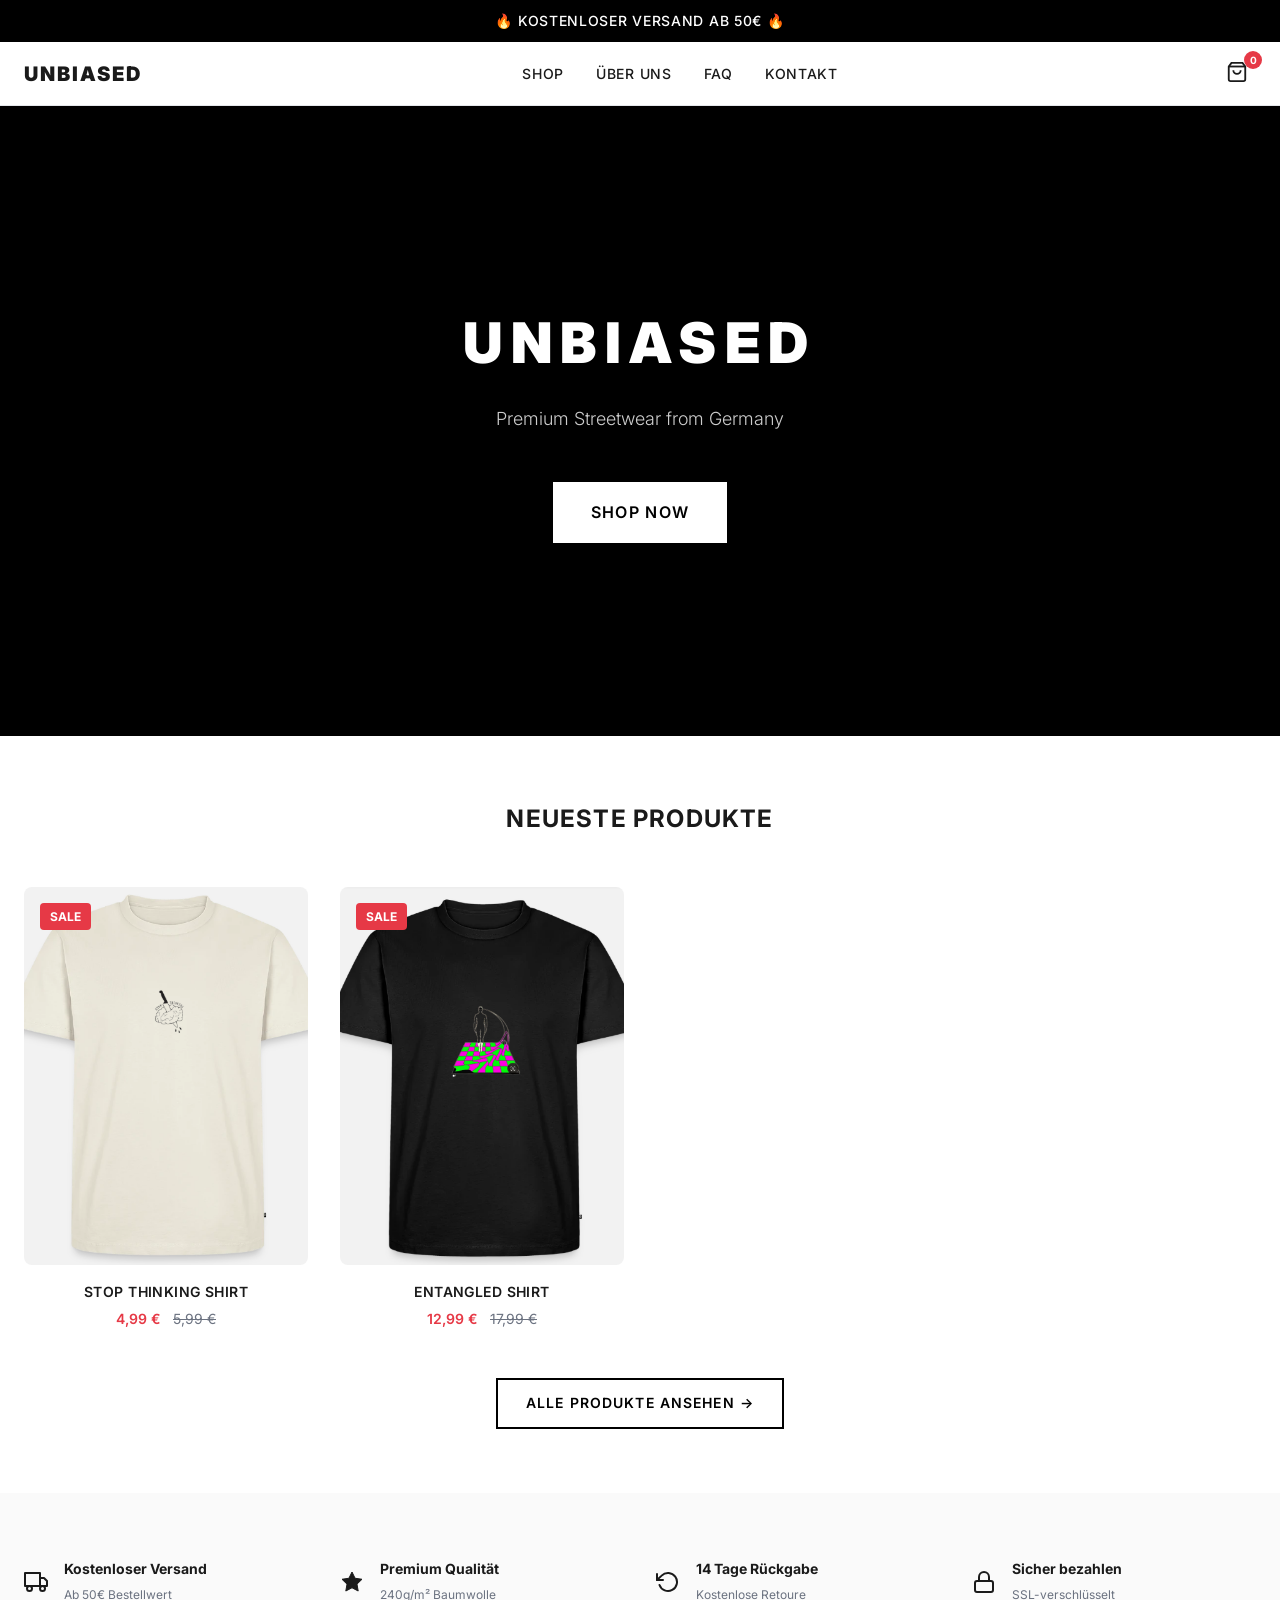
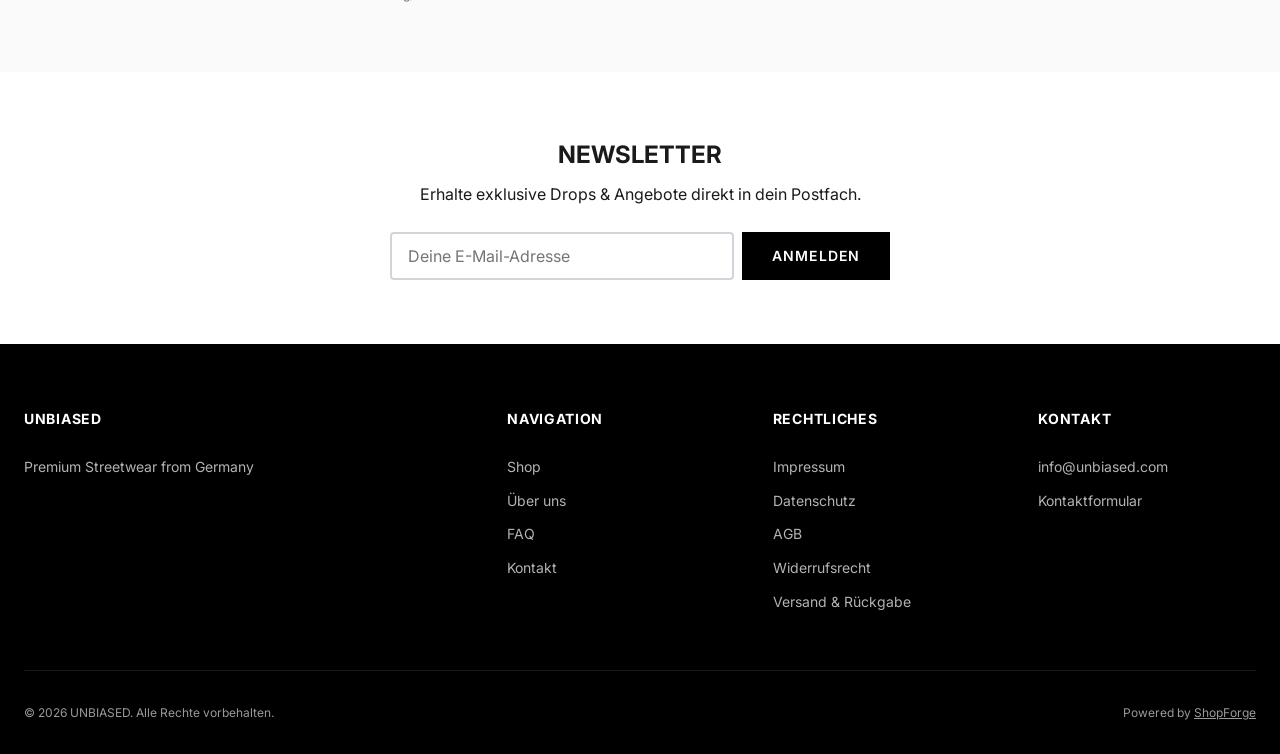
==== index.html @ f89e87fd "🚀 ShopForge Deploy — 2.3.2026, 02:25:21" ====
<!DOCTYPE html>
<html lang="de">
<head>
  <meta charset="UTF-8">
  <meta name="viewport" content="width=device-width, initial-scale=1.0">
  <title>UNBIASED</title>
  <meta name="description" content="Premium Streetwear from Germany">
  <link rel="preconnect" href="https://fonts.googleapis.com">
  <link rel="preconnect" href="https://fonts.gstatic.com" crossorigin>
  
  <link href="https://fonts.googleapis.com/css2?family=Inter:wght@300;400;500;600;700;800;900&display=swap" rel="stylesheet">
  <link rel="stylesheet" href="assets/theme.css">
  
  <style>
    :root {
      
      
      
      
      
      
      
      
      
      
      
      
      
      
      
    }
  </style>
  
</head>
<body>
  <!-- ═══ ANNOUNCEMENT BAR ═══ -->


<div class="announcement-bar" id="announcement-bar">
  <div class="announcement-bar__inner">
    <p class="announcement-bar__text">🔥 KOSTENLOSER VERSAND AB 50€ 🔥</p>
  </div>
</div>


  <!-- ═══ HEADER ═══ -->
<header class="header" id="header">
  <div class="header__inner">
    <!-- Mobile menu toggle -->
    <button class="header__menu-toggle" id="mobile-menu-toggle" aria-label="Menü">
      <span></span><span></span><span></span>
    </button>

    <!-- Logo -->
    <a href="index.html" class="header__logo">
      
        UNBIASED
      
    </a>

    <!-- Navigation -->
    <nav class="header__nav" id="main-nav">
      <ul class="header__nav-list">
        
          <li><a href="collections/all.html" class="header__nav-link">Shop</a></li>
        
          <li><a href="pages/uber-uns.html" class="header__nav-link">Über uns</a></li>
        
          <li><a href="pages/faq.html" class="header__nav-link">FAQ</a></li>
        
          <li><a href="pages/contact.html" class="header__nav-link">Kontakt</a></li>
        
      </ul>
    </nav>

    <!-- Actions -->
    <div class="header__actions">
      <button class="header__action-btn cart-toggle" id="cart-toggle" aria-label="Warenkorb">
        <svg width="22" height="22" viewBox="0 0 24 24" fill="none" stroke="currentColor" stroke-width="2">
          <path d="M6 2L3 6v14a2 2 0 002 2h14a2 2 0 002-2V6l-3-4z"/><line x1="3" y1="6" x2="21" y2="6"/><path d="M16 10a4 4 0 01-8 0"/>
        </svg>
        <span class="cart-count" id="cart-count">0</span>
      </button>
    </div>
  </div>

  <!-- Mobile Navigation -->
  <div class="mobile-nav" id="mobile-nav" hidden>
    <ul class="mobile-nav__list">
      
        <li><a href="collections/all.html" class="mobile-nav__link">Shop</a></li>
      
        <li><a href="pages/uber-uns.html" class="mobile-nav__link">Über uns</a></li>
      
        <li><a href="pages/faq.html" class="mobile-nav__link">FAQ</a></li>
      
        <li><a href="pages/contact.html" class="mobile-nav__link">Kontakt</a></li>
      
    </ul>
  </div>
</header>


  <main id="main-content" role="main">
    <!-- ═══ HOMEPAGE ═══ -->
<section class="hero">
  <div class="hero__inner">
    <h1 class="hero__title">UNBIASED</h1>
    <p class="hero__subtitle">Premium Streetwear from Germany</p>
    <a href="collections/all.html" class="btn btn--primary btn--large">SHOP NOW</a>
  </div>
</section>


<section class="section featured-products">
  <div class="container">
    <h2 class="section__title">Neueste Produkte</h2>
    <div class="product-grid product-grid--4">
      
        <!-- ═══ PRODUCT CARD (Snippet) ═══ -->
<div class="product-card">
  <a href="products/stop-thinking-shirt.html" class="product-card__link">
    <div class="product-card__image-wrap">
      
        <img src="uploads/images/120ebcec-d91c-4386-b488-b212de748059.png" alt="STOP THINKING Shirt" class="product-card__image" loading="lazy">
      
      
        <span class="product-card__badge">Sale</span>
      
    </div>
    <div class="product-card__info">
      <h3 class="product-card__title">STOP THINKING Shirt</h3>
      <div class="product-card__price">
        
          <span class="price price--sale">4,99 €</span>
          <span class="price price--compare">5,99 €</span>
        
      </div>
    </div>
  </a>
</div>

      
        <!-- ═══ PRODUCT CARD (Snippet) ═══ -->
<div class="product-card">
  <a href="products/entangled-shirt.html" class="product-card__link">
    <div class="product-card__image-wrap">
      
        <img src="uploads/images/e5115d59-e715-42f5-8e00-e714dcf3dbf0.png" alt="ENTANGLED Shirt" class="product-card__image" loading="lazy">
      
      
        <span class="product-card__badge">Sale</span>
      
    </div>
    <div class="product-card__info">
      <h3 class="product-card__title">ENTANGLED Shirt</h3>
      <div class="product-card__price">
        
          <span class="price price--sale">12,99 €</span>
          <span class="price price--compare">17,99 €</span>
        
      </div>
    </div>
  </a>
</div>

      
    </div>
    <div class="section__cta">
      <a href="collections/all.html" class="btn btn--outline">Alle Produkte ansehen →</a>
    </div>
  </div>
</section>


<section class="section services-bar">
  <div class="container">
    <div class="services-grid">
      <div class="service-item">
        <div class="service-item__icon"><svg width="24" height="24" viewBox="0 0 24 24" fill="none" stroke="currentColor" stroke-width="2" stroke-linecap="round" stroke-linejoin="round"><rect x="1" y="3" width="15" height="13"/><polygon points="16 8 20 8 23 11 23 16 16 16 16 8"/><circle cx="5.5" cy="18.5" r="2.5"/><circle cx="18.5" cy="18.5" r="2.5"/></svg></div>
        <div class="service-item__text">
          <strong>Kostenloser Versand</strong>
          <span>Ab 50€ Bestellwert</span>
        </div>
      </div>
      <div class="service-item">
        <div class="service-item__icon"><svg width="24" height="24" viewBox="0 0 24 24" fill="currentColor" stroke="currentColor" stroke-width="1"><polygon points="12 2 15.09 8.26 22 9.27 17 14.14 18.18 21.02 12 17.77 5.82 21.02 7 14.14 2 9.27 8.91 8.26 12 2"/></svg></div>
        <div class="service-item__text">
          <strong>Premium Qualität</strong>
          <span>240g/m² Baumwolle</span>
        </div>
      </div>
      <div class="service-item">
        <div class="service-item__icon"><svg width="24" height="24" viewBox="0 0 24 24" fill="none" stroke="currentColor" stroke-width="2" stroke-linecap="round" stroke-linejoin="round"><polyline points="1 4 1 10 7 10"/><path d="M3.51 15a9 9 0 1 0 2.13-9.36L1 10"/></svg></div>
        <div class="service-item__text">
          <strong>14 Tage Rückgabe</strong>
          <span>Kostenlose Retoure</span>
        </div>
      </div>
      <div class="service-item">
        <div class="service-item__icon"><svg width="24" height="24" viewBox="0 0 24 24" fill="none" stroke="currentColor" stroke-width="2" stroke-linecap="round" stroke-linejoin="round"><rect x="3" y="11" width="18" height="11" rx="2" ry="2"/><path d="M7 11V7a5 5 0 0 1 10 0v4"/></svg></div>
        <div class="service-item__text">
          <strong>Sicher bezahlen</strong>
          <span>SSL-verschlüsselt</span>
        </div>
      </div>
    </div>
  </div>
</section>

<section class="section newsletter-section">
  <div class="container">
    <div class="newsletter-box">
      <h2>Newsletter</h2>
      <p>Erhalte exklusive Drops & Angebote direkt in dein Postfach.</p>
      <form class="newsletter-form" action="/api/newsletter/subscribe" method="POST">
        <input type="email" name="email" placeholder="Deine E-Mail-Adresse" required>
        <button type="submit" class="btn btn--primary">Anmelden</button>
      </form>
    </div>
  </div>
</section>

  </main>

  <!-- ═══ FOOTER ═══ -->
<footer class="footer">
  <div class="container">
    <div class="footer__grid">
      <div class="footer__col">
        <h3 class="footer__heading">UNBIASED</h3>
        <p class="footer__text">Premium Streetwear from Germany</p>
      </div>
      <div class="footer__col">
        <h3 class="footer__heading">Navigation</h3>
        <ul class="footer__links">
          
            <li><a href="collections/all.html">Shop</a></li>
          
            <li><a href="pages/uber-uns.html">Über uns</a></li>
          
            <li><a href="pages/faq.html">FAQ</a></li>
          
            <li><a href="pages/contact.html">Kontakt</a></li>
          
        </ul>
      </div>
      <div class="footer__col">
        <h3 class="footer__heading">Rechtliches</h3>
        <ul class="footer__links">
          
            <li><a href="pages/impressum.html">Impressum</a></li>
          
            <li><a href="pages/datenschutz.html">Datenschutz</a></li>
          
            <li><a href="pages/agb.html">AGB</a></li>
          
            <li><a href="pages/widerrufsrecht.html">Widerrufsrecht</a></li>
          
            <li><a href="pages/versand-und-rueckgabe.html">Versand & Rückgabe</a></li>
          
        </ul>
      </div>
      <div class="footer__col">
        <h3 class="footer__heading">Kontakt</h3>
        <ul class="footer__links">
          
            <li><a href="mailto:info@unbiased.com">info@unbiased.com</a></li>
          
          <li><a href="pages/contact.html">Kontaktformular</a></li>
        </ul>
      </div>
    </div>
    <div class="footer__bottom">
      <p>&copy; 2026 UNBIASED. Alle Rechte vorbehalten.</p>
      <p class="footer__powered">Powered by <a href="#">ShopForge</a></p>
    </div>
  </div>
</footer>

  <!-- ═══ CART DRAWER (Slide-out) ═══ -->
<div class="cart-drawer" id="cart-drawer" hidden>
  <div class="cart-drawer__overlay" id="cart-drawer-overlay"></div>
  <div class="cart-drawer__panel">
    <div class="cart-drawer__header">
      <h2>Warenkorb</h2>
      <button class="cart-drawer__close" id="cart-drawer-close" aria-label="Schließen">✕</button>
    </div>
    <div class="cart-drawer__items" id="cart-drawer-items">
      <!-- Filled dynamically by JS -->
      <div class="cart-drawer__empty">
        <p>Dein Warenkorb ist leer.</p>
      </div>
    </div>
    <div class="cart-drawer__footer" id="cart-drawer-footer">
      <div class="cart-drawer__total">
        <span>Gesamt</span>
        <span id="cart-drawer-total">0,00 €</span>
      </div>
      <a href="cart.html" class="btn btn--primary btn--full">Zum Warenkorb</a>
    </div>
  </div>
</div>


  <script src="assets/theme.js"></script>
</body>
</html>
---- assets/theme.css ----
/* ═════════════════════════════════════════════════
   ShopForge — SKREWED Default Theme
   Inspired by weareskrewed.com (Shopify Dawn v7.0.1)
   ═════════════════════════════════════════════════ */

/* ── CSS Custom Properties (Theme Settings) ── */
:root {
  --color-primary: #000000;
  --color-secondary: #ffffff;
  --color-accent: #e63946;
  --color-bg: #ffffff;
  --color-text: #1a1a1a;
  --color-text-light: #6b7280;
  --color-border: #e5e7eb;
  --color-border-dark: #d1d5db;
  --color-success: #10b981;
  --color-error: #ef4444;
  --color-warning: #f59e0b;

  --font-family: 'Inter', -apple-system, BlinkMacSystemFont, 'Segoe UI', sans-serif;
  --font-size-xs: 0.75rem;
  --font-size-sm: 0.875rem;
  --font-size-base: 1rem;
  --font-size-lg: 1.125rem;
  --font-size-xl: 1.25rem;
  --font-size-2xl: 1.5rem;
  --font-size-3xl: 2rem;
  --font-size-4xl: 2.5rem;
  --font-size-5xl: 3.5rem;

  --spacing-xs: 0.25rem;
  --spacing-sm: 0.5rem;
  --spacing-md: 1rem;
  --spacing-lg: 1.5rem;
  --spacing-xl: 2rem;
  --spacing-2xl: 3rem;
  --spacing-3xl: 4rem;

  --radius-sm: 4px;
  --radius-md: 8px;
  --radius-lg: 12px;
  --radius-full: 9999px;

  --shadow-sm: 0 1px 2px rgba(0,0,0,0.05);
  --shadow-md: 0 4px 6px rgba(0,0,0,0.07);
  --shadow-lg: 0 10px 15px rgba(0,0,0,0.1);
  --shadow-xl: 0 20px 25px rgba(0,0,0,0.15);

  --container-max: var(--max-width, 1280px);
  --container-narrow: 800px;
  --header-height: 64px;
  --announcement-height: 40px;
  --button-radius: 0px;
  --heading-transform: uppercase;
  --color-bg-secondary: #f5f5f5;
  --color-header-bg: var(--color-bg);
  --announcement-bg: var(--color-primary);
  --announcement-color: var(--color-secondary);

  --transition: 0.2s ease;
}

/* ── Reset ── */
*, *::before, *::after { box-sizing: border-box; margin: 0; padding: 0; }
html { scroll-behavior: smooth; -webkit-font-smoothing: antialiased; }
body {
  font-family: var(--font-family);
  font-size: var(--font-size-base);
  color: var(--color-text);
  background: var(--color-bg);
  line-height: 1.6;
}
a { color: inherit; text-decoration: none; }
img { max-width: 100%; height: auto; display: block; }
button { cursor: pointer; font-family: inherit; border: none; background: none; }
input, textarea, select { font-family: inherit; font-size: inherit; }
ul, ol { list-style: none; }

/* ── Container ── */
.container {
  width: 100%;
  max-width: var(--container-max);
  margin: 0 auto;
  padding: 0 var(--spacing-lg);
}
.container--narrow { max-width: var(--container-narrow); }

/* ── Section ── */
.section { padding: var(--spacing-3xl) 0; }
.section__title {
  font-size: var(--font-size-2xl);
  font-weight: 700;
  text-align: center;
  margin-bottom: var(--spacing-2xl);
  text-transform: var(--heading-transform, uppercase);
  letter-spacing: 0.05em;
}
.section__cta { text-align: center; margin-top: var(--spacing-2xl); }

/* ── Buttons ── */
.btn {
  display: inline-flex;
  align-items: center;
  justify-content: center;
  gap: var(--spacing-sm);
  padding: 12px 28px;
  font-size: var(--font-size-sm);
  font-weight: 600;
  text-transform: uppercase;
  letter-spacing: 0.08em;
  border: 2px solid transparent;
  border-radius: var(--button-radius, var(--radius-sm));
  transition: all var(--transition);
  cursor: pointer;
  text-decoration: none;
}
.btn--primary {
  background: var(--color-primary);
  color: var(--color-secondary);
  border-color: var(--color-primary);
}
.btn--primary:hover {
  background: transparent;
  color: var(--color-primary);
}
.btn--outline {
  background: transparent;
  color: var(--color-primary);
  border-color: var(--color-primary);
}
.btn--outline:hover {
  background: var(--color-primary);
  color: var(--color-secondary);
}
.btn--large { padding: 16px 36px; font-size: var(--font-size-base); }
.btn--full { width: 100%; }

/* ══════════════════════════════════
   ANNOUNCEMENT BAR
   ══════════════════════════════════ */
.announcement-bar {
  background: var(--announcement-bg);
  color: var(--announcement-color);
  text-align: center;
  padding: 10px var(--spacing-lg);
  font-size: var(--font-size-sm);
  font-weight: 500;
  letter-spacing: 0.05em;
}
.announcement-bar__text { margin: 0; }

/* ══════════════════════════════════
   HEADER
   ══════════════════════════════════ */
.header {
  position: sticky;
  top: 0;
  z-index: 100;
  background: var(--color-header-bg);
  border-bottom: 1px solid var(--color-border);
  height: var(--header-height);
}
.header__inner {
  max-width: var(--container-max);
  margin: 0 auto;
  padding: 0 var(--spacing-lg);
  display: flex;
  align-items: center;
  justify-content: space-between;
  height: 100%;
}
.header__logo {
  font-size: var(--font-size-xl);
  font-weight: 900;
  text-transform: uppercase;
  letter-spacing: 0.1em;
}
.header__nav-list {
  display: flex;
  gap: var(--spacing-xl);
}
.header__nav-link {
  font-size: var(--font-size-sm);
  font-weight: 500;
  text-transform: uppercase;
  letter-spacing: 0.05em;
  transition: opacity var(--transition);
}
.header__nav-link:hover { opacity: 0.6; }
.header__actions { display: flex; align-items: center; gap: var(--spacing-md); }
.header__action-btn {
  position: relative;
  padding: var(--spacing-sm);
  color: var(--color-text);
  transition: opacity var(--transition);
}
.header__action-btn:hover { opacity: 0.6; }
.cart-count {
  position: absolute;
  top: -2px;
  right: -6px;
  background: var(--color-accent);
  color: white;
  font-size: 10px;
  font-weight: 700;
  width: 18px;
  height: 18px;
  border-radius: 50%;
  display: flex;
  align-items: center;
  justify-content: center;
}

/* Mobile menu toggle */
.header__menu-toggle {
  display: none;
  flex-direction: column;
  gap: 5px;
  padding: var(--spacing-sm);
}
.header__menu-toggle span {
  display: block;
  width: 24px;
  height: 2px;
  background: var(--color-text);
  transition: var(--transition);
}

/* Mobile nav */
.mobile-nav {
  background: var(--color-bg);
  border-bottom: 1px solid var(--color-border);
  padding: var(--spacing-lg);
}
.mobile-nav__list { display: flex; flex-direction: column; gap: var(--spacing-md); }
.mobile-nav__link {
  font-size: var(--font-size-lg);
  font-weight: 500;
  display: block;
  padding: var(--spacing-sm) 0;
}

/* ══════════════════════════════════
   HERO
   ══════════════════════════════════ */
.hero {
  background: var(--color-primary);
  color: var(--color-secondary);
  text-align: center;
  padding: 120px var(--spacing-lg);
  min-height: 70vh;
  display: flex;
  align-items: center;
  justify-content: center;
}
.hero__title {
  font-size: var(--font-size-5xl);
  font-weight: 900;
  text-transform: uppercase;
  letter-spacing: 0.15em;
  margin-bottom: var(--spacing-md);
}
.hero__subtitle {
  font-size: var(--font-size-lg);
  opacity: 0.8;
  margin-bottom: var(--spacing-2xl);
  font-weight: 300;
}
.hero .btn--primary {
  background: var(--color-secondary);
  color: var(--color-primary);
  border-color: var(--color-secondary);
}
.hero .btn--primary:hover {
  background: transparent;
  color: var(--color-secondary);
}

/* ══════════════════════════════════
   PRODUCT GRID
   ══════════════════════════════════ */
.product-grid {
  display: grid;
  gap: var(--spacing-xl);
}
.product-grid--4 { grid-template-columns: repeat(4, 1fr); }
.product-grid--3 { grid-template-columns: repeat(3, 1fr); }

/* Product Card */
.product-card { position: relative; }
.product-card__link { display: block; }
.product-card__image-wrap {
  position: relative;
  aspect-ratio: 3/4;
  overflow: hidden;
  background: #f5f5f5;
  border-radius: var(--radius-md);
  margin-bottom: var(--spacing-md);
}
.product-card__image {
  width: 100%;
  height: 100%;
  object-fit: cover;
  transition: transform 0.4s ease;
}
.product-card__link:hover .product-card__image {
  transform: scale(1.05);
}
.product-card__placeholder {
  width: 100%;
  height: 100%;
  display: flex;
  align-items: center;
  justify-content: center;
  font-size: var(--font-size-4xl);
  font-weight: 900;
  color: #ddd;
  background: #f0f0f0;
}
.product-card__badge {
  position: absolute;
  top: var(--spacing-md);
  left: var(--spacing-md);
  background: var(--color-accent);
  color: white;
  font-size: var(--font-size-xs);
  font-weight: 700;
  padding: 4px 10px;
  border-radius: var(--radius-sm);
  text-transform: uppercase;
}
.product-card__info { text-align: center; }
.product-card__title {
  font-size: var(--font-size-sm);
  font-weight: 600;
  text-transform: uppercase;
  letter-spacing: 0.03em;
  margin-bottom: var(--spacing-xs);
}
.product-card__price { font-size: var(--font-size-sm); }

/* Price */
.price { font-weight: 600; }
.price--sale { color: var(--color-accent); margin-right: var(--spacing-sm); }
.price--compare {
  text-decoration: line-through;
  color: var(--color-text-light);
  font-weight: 400;
}
.price-badge {
  display: inline-block;
  background: var(--color-accent);
  color: white;
  font-size: var(--font-size-xs);
  font-weight: 700;
  padding: 2px 8px;
  border-radius: var(--radius-sm);
  margin-left: var(--spacing-sm);
  text-transform: uppercase;
}

/* ══════════════════════════════════
   PRODUCT PAGE
   ══════════════════════════════════ */
.product-layout {
  display: grid;
  grid-template-columns: 1fr 1fr;
  gap: var(--spacing-3xl);
  align-items: start;
}
.product-gallery__img {
  width: 100%;
  border-radius: var(--radius-md);
  background: #f5f5f5;
}
.product-gallery__placeholder {
  aspect-ratio: 3/4;
  background: #f0f0f0;
  border-radius: var(--radius-md);
  display: flex;
  align-items: center;
  justify-content: center;
  color: #ccc;
  font-size: var(--font-size-xl);
}
.product-gallery__thumbs {
  display: flex;
  gap: var(--spacing-sm);
  margin-top: var(--spacing-md);
}
.product-gallery__thumb {
  width: 72px;
  height: 72px;
  border-radius: var(--radius-sm);
  overflow: hidden;
  border: 2px solid transparent;
  cursor: pointer;
  padding: 0;
}
.product-gallery__thumb.active { border-color: var(--color-primary); }
.product-gallery__thumb img { width: 100%; height: 100%; object-fit: cover; }

.product-info__vendor {
  font-size: var(--font-size-sm);
  color: var(--color-text-light);
  text-transform: uppercase;
  letter-spacing: 0.05em;
  margin-bottom: var(--spacing-sm);
}
.product-info__title {
  font-size: var(--font-size-3xl);
  font-weight: 800;
  text-transform: uppercase;
  letter-spacing: 0.03em;
  margin-bottom: var(--spacing-md);
}
.product-info__price {
  font-size: var(--font-size-xl);
  margin-bottom: var(--spacing-sm);
}
.product-info__tax-note {
  font-size: var(--font-size-sm);
  color: var(--color-text-light);
  margin-bottom: var(--spacing-xl);
}
.product-info__tax-note a { text-decoration: underline; }

.product-form { margin-bottom: var(--spacing-xl); }
.product-form__option { margin-bottom: var(--spacing-lg); }
.product-form__label {
  display: block;
  font-size: var(--font-size-sm);
  font-weight: 600;
  text-transform: uppercase;
  letter-spacing: 0.03em;
  margin-bottom: var(--spacing-sm);
}

.variant-buttons { display: flex; flex-wrap: wrap; gap: var(--spacing-sm); }
.variant-btn {
  padding: 10px 20px;
  border: 2px solid var(--color-border-dark);
  border-radius: var(--radius-sm);
  font-size: var(--font-size-sm);
  font-weight: 500;
  transition: all var(--transition);
  background: transparent;
}
.variant-btn:hover { border-color: var(--color-primary); }
.variant-btn.active {
  background: var(--color-primary);
  color: var(--color-secondary);
  border-color: var(--color-primary);
}

/* Quantity Selector */
.quantity-selector {
  display: inline-flex;
  align-items: center;
  border: 2px solid var(--color-border-dark);
  border-radius: var(--radius-sm);
}
.quantity-btn {
  width: 40px;
  height: 40px;
  display: flex;
  align-items: center;
  justify-content: center;
  font-size: var(--font-size-lg);
  transition: background var(--transition);
}
.quantity-btn:hover { background: #f5f5f5; }
.quantity-selector input {
  width: 50px;
  height: 40px;
  text-align: center;
  border: none;
  border-left: 1px solid var(--color-border);
  border-right: 1px solid var(--color-border);
  font-weight: 600;
  -moz-appearance: textfield;
  appearance: textfield;
}
.quantity-selector input::-webkit-outer-spin-button,
.quantity-selector input::-webkit-inner-spin-button { -webkit-appearance: none; }

.add-to-cart-btn { margin-top: var(--spacing-lg); }

.product-info__description {
  margin-top: var(--spacing-xl);
  padding-top: var(--spacing-xl);
  border-top: 1px solid var(--color-border);
  line-height: 1.8;
}
.product-info__description ul { padding-left: 1.5em; list-style: disc; }
.product-info__description li { margin-bottom: var(--spacing-sm); }

.product-info__tags { margin-top: var(--spacing-lg); display: flex; flex-wrap: wrap; gap: var(--spacing-sm); }
.tag {
  display: inline-block;
  padding: 4px 12px;
  background: #f5f5f5;
  border-radius: var(--radius-full);
  font-size: var(--font-size-xs);
  color: var(--color-text-light);
}

.related-products { margin-top: var(--spacing-3xl); }

/* ══════════════════════════════════
   COLLECTION HEADER
   ══════════════════════════════════ */
.collection-header { text-align: center; margin-bottom: var(--spacing-2xl); }
.collection-header__title {
  font-size: var(--font-size-3xl);
  font-weight: 800;
  text-transform: uppercase;
  letter-spacing: 0.05em;
}
.collection-header__desc {
  color: var(--color-text-light);
  margin-top: var(--spacing-sm);
}
.collection-header__count {
  font-size: var(--font-size-sm);
  color: var(--color-text-light);
  margin-top: var(--spacing-xs);
}

/* ══════════════════════════════════
   CART PAGE
   ══════════════════════════════════ */
.page-title {
  font-size: var(--font-size-3xl);
  font-weight: 800;
  text-transform: uppercase;
  letter-spacing: 0.03em;
  margin-bottom: var(--spacing-2xl);
}

.cart-layout { display: grid; grid-template-columns: 1fr 380px; gap: var(--spacing-3xl); align-items: start; }

.cart-item {
  display: grid;
  grid-template-columns: 100px 1fr auto auto auto;
  gap: var(--spacing-lg);
  align-items: center;
  padding: var(--spacing-lg) 0;
  border-bottom: 1px solid var(--color-border);
}
.cart-item__image img {
  width: 100px;
  height: 120px;
  object-fit: cover;
  border-radius: var(--radius-sm);
}
.cart-item__placeholder {
  width: 100px;
  height: 120px;
  background: #f0f0f0;
  border-radius: var(--radius-sm);
}
.cart-item__title { font-weight: 600; }
.cart-item__variant { font-size: var(--font-size-sm); color: var(--color-text-light); }
.cart-item__price { font-size: var(--font-size-sm); }
.cart-item__total { font-weight: 600; }
.cart-item__remove {
  font-size: var(--font-size-lg);
  color: var(--color-text-light);
  padding: var(--spacing-sm);
  transition: color var(--transition);
}
.cart-item__remove:hover { color: var(--color-error); }

.cart-summary {
  background: #fafafa;
  padding: var(--spacing-xl);
  border-radius: var(--radius-md);
  position: sticky;
  top: calc(var(--header-height) + var(--spacing-xl));
}
.cart-summary__row {
  display: flex;
  justify-content: space-between;
  padding: var(--spacing-sm) 0;
  font-size: var(--font-size-sm);
}
.cart-summary__row--info span:last-child { color: var(--color-text-light); font-size: var(--font-size-xs); }
.cart-summary__row--total {
  font-size: var(--font-size-lg);
  font-weight: 700;
  border-top: 2px solid var(--color-primary);
  margin-top: var(--spacing-md);
  padding-top: var(--spacing-md);
}
.cart-summary .btn { margin-top: var(--spacing-md); }
.cart-summary .btn + .btn { margin-top: var(--spacing-sm); }

/* ══════════════════════════════════
   CART DRAWER
   ══════════════════════════════════ */
.cart-drawer { position: fixed; top: 0; left: 0; width: 100%; height: 100%; z-index: 200; }
.cart-drawer__overlay { position: absolute; inset: 0; background: rgba(0,0,0,0.5); }
.cart-drawer__panel {
  position: absolute;
  top: 0;
  right: 0;
  width: 420px;
  max-width: 90vw;
  height: 100%;
  background: var(--color-bg);
  display: flex;
  flex-direction: column;
  box-shadow: var(--shadow-xl);
  transform: translateX(0);
  animation: slideIn 0.3s ease;
}
@keyframes slideIn { from { transform: translateX(100%); } to { transform: translateX(0); } }

.cart-drawer__header {
  display: flex;
  justify-content: space-between;
  align-items: center;
  padding: var(--spacing-lg);
  border-bottom: 1px solid var(--color-border);
}
.cart-drawer__header h2 { font-size: var(--font-size-lg); font-weight: 700; text-transform: uppercase; }
.cart-drawer__close { font-size: var(--font-size-xl); padding: var(--spacing-sm); }
.cart-drawer__items { flex: 1; overflow-y: auto; padding: var(--spacing-lg); }
.cart-drawer__empty { text-align: center; color: var(--color-text-light); padding: var(--spacing-3xl) 0; }
.cart-drawer__footer {
  padding: var(--spacing-lg);
  border-top: 1px solid var(--color-border);
}
.cart-drawer__total {
  display: flex;
  justify-content: space-between;
  font-weight: 700;
  font-size: var(--font-size-lg);
  margin-bottom: var(--spacing-md);
}

/* ══════════════════════════════════
   SERVICES BAR
   ══════════════════════════════════ */
.services-bar { background: #fafafa; }
.services-grid {
  display: grid;
  grid-template-columns: repeat(4, 1fr);
  gap: var(--spacing-xl);
}
.service-item {
  display: flex;
  align-items: center;
  gap: var(--spacing-md);
}
.service-item__icon { font-size: 2rem; }
.service-item__text strong { display: block; font-size: var(--font-size-sm); }
.service-item__text span { font-size: var(--font-size-xs); color: var(--color-text-light); }

/* ══════════════════════════════════
   NEWSLETTER
   ══════════════════════════════════ */
.newsletter-box { text-align: center; max-width: 500px; margin: 0 auto; }
.newsletter-box h2 {
  font-size: var(--font-size-2xl);
  font-weight: 700;
  text-transform: uppercase;
  margin-bottom: var(--spacing-sm);
}
.newsletter-form {
  display: flex;
  gap: var(--spacing-sm);
  margin-top: var(--spacing-lg);
}
.newsletter-form input {
  flex: 1;
  padding: 12px 16px;
  border: 2px solid var(--color-border-dark);
  border-radius: var(--radius-sm);
}
.newsletter-form input:focus { outline: none; border-color: var(--color-primary); }

/* ══════════════════════════════════
   FOOTER
   ══════════════════════════════════ */
.footer {
  background: var(--color-primary);
  color: var(--color-secondary);
  padding: var(--spacing-3xl) 0 var(--spacing-xl);
}
.footer__grid {
  display: grid;
  grid-template-columns: 2fr 1fr 1fr 1fr;
  gap: var(--spacing-2xl);
}
.footer__heading {
  font-size: var(--font-size-sm);
  font-weight: 700;
  text-transform: uppercase;
  letter-spacing: 0.05em;
  margin-bottom: var(--spacing-lg);
}
.footer__text { font-size: var(--font-size-sm); opacity: 0.7; line-height: 1.8; }
.footer__links li { margin-bottom: var(--spacing-sm); }
.footer__links a {
  font-size: var(--font-size-sm);
  opacity: 0.7;
  transition: opacity var(--transition);
}
.footer__links a:hover { opacity: 1; }
.footer__bottom {
  margin-top: var(--spacing-2xl);
  padding-top: var(--spacing-xl);
  border-top: 1px solid rgba(255,255,255,0.15);
  display: flex;
  justify-content: space-between;
  align-items: center;
  font-size: var(--font-size-xs);
  opacity: 0.6;
}
.footer__powered a { text-decoration: underline; }

/* ══════════════════════════════════
   PAGES (Legal, FAQ, Contact, About)
   ══════════════════════════════════ */
.page-content { min-height: 50vh; }
.rich-text { line-height: 1.9; }
.rich-text h2 { font-size: var(--font-size-xl); font-weight: 700; margin: var(--spacing-xl) 0 var(--spacing-md); }
.rich-text h3 { font-size: var(--font-size-lg); font-weight: 600; margin: var(--spacing-lg) 0 var(--spacing-sm); }
.rich-text p { margin-bottom: var(--spacing-md); }
.rich-text ul, .rich-text ol { padding-left: 1.5em; margin-bottom: var(--spacing-md); }
.rich-text ul { list-style: disc; }
.rich-text ol { list-style: decimal; }
.rich-text li { margin-bottom: var(--spacing-xs); }
.rich-text a { text-decoration: underline; }

/* FAQ */
.faq-list { max-width: var(--container-narrow); }
.faq-item { border-bottom: 1px solid var(--color-border); }
.faq-item__question {
  width: 100%;
  text-align: left;
  padding: var(--spacing-lg) 0;
  font-size: var(--font-size-base);
  font-weight: 600;
  display: flex;
  justify-content: space-between;
  align-items: center;
  cursor: pointer;
}
.faq-item__icon {
  font-size: var(--font-size-xl);
  transition: transform var(--transition);
}
.faq-item__question[aria-expanded="true"] .faq-item__icon { transform: rotate(45deg); }
.faq-item__answer {
  padding: 0 0 var(--spacing-lg);
  color: var(--color-text-light);
  line-height: 1.8;
}

/* Contact Form */
.contact-form { margin-top: var(--spacing-2xl); }
.form-group { margin-bottom: var(--spacing-lg); }
.form-group label {
  display: block;
  font-size: var(--font-size-sm);
  font-weight: 600;
  margin-bottom: var(--spacing-xs);
}
.form-group input, .form-group textarea {
  width: 100%;
  padding: 12px 16px;
  border: 2px solid var(--color-border-dark);
  border-radius: var(--radius-sm);
  transition: border-color var(--transition);
}
.form-group input:focus, .form-group textarea:focus {
  outline: none;
  border-color: var(--color-primary);
}

/* Empty State */
.empty-state {
  text-align: center;
  padding: var(--spacing-3xl) 0;
}
.empty-state h2 { margin-bottom: var(--spacing-md); }
.empty-state p { color: var(--color-text-light); margin-bottom: var(--spacing-xl); }

/* ══════════════════════════════════
   RESPONSIVE
   ══════════════════════════════════ */
@media (max-width: 1024px) {
  .product-grid--4 { grid-template-columns: repeat(3, 1fr); }
  .footer__grid { grid-template-columns: repeat(2, 1fr); }
}

@media (max-width: 768px) {
  .header__nav { display: none; }
  .header__menu-toggle { display: flex; }

  .hero { padding: 80px var(--spacing-lg); min-height: 50vh; }
  .hero__title { font-size: var(--font-size-3xl); }

  .product-grid--4, .product-grid--3 { grid-template-columns: repeat(2, 1fr); gap: var(--spacing-md); }
  .product-layout { grid-template-columns: 1fr; gap: var(--spacing-xl); }

  .services-grid { grid-template-columns: repeat(2, 1fr); }

  .cart-layout { grid-template-columns: 1fr; }
  .cart-item { grid-template-columns: 80px 1fr auto; }
  .cart-item__quantity { grid-column: 2 / 3; }
  .cart-item__total { display: none; }

  .footer__grid { grid-template-columns: 1fr; gap: var(--spacing-xl); }
  .footer__bottom { flex-direction: column; gap: var(--spacing-sm); text-align: center; }

  .newsletter-form { flex-direction: column; }
}

@media (max-width: 480px) {
  .product-grid--4, .product-grid--3 { grid-template-columns: 1fr; max-width: 320px; margin: 0 auto; }
  .hero__title { font-size: var(--font-size-2xl); }
  .page-title { font-size: var(--font-size-2xl); }
  .services-grid { grid-template-columns: 1fr; }
}

/* ══════════════════════════════════
   CHECKOUT
   ══════════════════════════════════ */
.checkout-page { padding-top: var(--spacing-xl); }
.checkout-layout {
  display: grid;
  grid-template-columns: 1fr 380px;
  gap: var(--spacing-3xl);
  align-items: start;
}

.checkout-section {
  background: var(--color-bg);
  border: 1px solid var(--color-border);
  border-radius: var(--radius-md);
  padding: var(--spacing-xl);
  margin-bottom: var(--spacing-lg);
}
.checkout-section__title {
  font-size: var(--font-size-base);
  font-weight: 600;
  text-transform: var(--heading-transform, uppercase);
  letter-spacing: 0.04em;
  margin-bottom: var(--spacing-lg);
}

.checkout-field {
  margin-bottom: var(--spacing-md);
}
.checkout-field label {
  display: block;
  font-size: var(--font-size-sm);
  color: var(--color-text-light);
  margin-bottom: 6px;
}
.checkout-field input,
.checkout-field select,
.checkout-field textarea {
  width: 100%;
  padding: 12px 14px;
  border: 1px solid var(--color-border);
  border-radius: var(--radius-sm);
  font-size: var(--font-size-base);
  font-family: var(--font-family);
  color: var(--color-text);
  background: var(--color-bg);
  transition: border-color var(--transition);
}
.checkout-field input:focus,
.checkout-field select:focus,
.checkout-field textarea:focus {
  outline: none;
  border-color: var(--color-primary);
}

.checkout-row {
  display: grid;
  grid-template-columns: 1fr 1fr;
  gap: var(--spacing-md);
}
.checkout-field--wide { grid-column: span 1; }

.checkout-checkbox {
  display: flex !important;
  align-items: center;
  gap: var(--spacing-sm);
  cursor: pointer;
  font-size: var(--font-size-sm);
  color: var(--color-text);
}
.checkout-checkbox input[type="checkbox"] {
  width: 18px;
  height: 18px;
  flex-shrink: 0;
}

/* Payment options */
.checkout-payment-options { display: flex; flex-direction: column; gap: var(--spacing-sm); }
.checkout-payment-option {
  display: flex;
  align-items: flex-start;
  gap: var(--spacing-md);
  padding: var(--spacing-md);
  border: 1px solid var(--color-border);
  border-radius: var(--radius-sm);
  cursor: pointer;
  transition: all var(--transition);
}
.checkout-payment-option--active {
  border-color: var(--color-primary);
  background: rgba(0,0,0,0.02);
}
.checkout-payment-option input[type="radio"] {
  width: 18px;
  height: 18px;
  flex-shrink: 0;
  margin-top: 2px;
}
.checkout-payment-option__content { flex: 1; }
.checkout-payment-option__name { display: block; font-weight: 600; font-size: var(--font-size-sm); margin-bottom: 2px; }
.checkout-payment-option__desc { font-size: var(--font-size-xs); color: var(--color-text-light); }

.checkout-submit { margin-top: var(--spacing-lg); }
.checkout-disclaimer {
  margin-top: var(--spacing-md);
  font-size: var(--font-size-xs);
  color: var(--color-text-light);
  text-align: center;
}
.checkout-disclaimer a { color: var(--color-primary); text-decoration: underline; }

/* Checkout summary (right column) */
.checkout-summary {
  position: sticky;
  top: calc(var(--header-height) + var(--spacing-lg));
}
.checkout-summary__inner {
  background: var(--color-bg);
  border: 1px solid var(--color-border);
  border-radius: var(--radius-md);
  padding: var(--spacing-xl);
}
.checkout-summary__title {
  font-size: var(--font-size-base);
  font-weight: 600;
  text-transform: var(--heading-transform, uppercase);
  letter-spacing: 0.04em;
  margin-bottom: var(--spacing-lg);
}
.checkout-summary__item {
  display: flex;
  align-items: center;
  gap: var(--spacing-md);
  margin-bottom: var(--spacing-md);
}
.checkout-summary__item-image {
  position: relative;
  width: 56px;
  height: 56px;
  border-radius: var(--radius-sm);
  overflow: hidden;
  background: var(--color-border);
  flex-shrink: 0;
}
.checkout-summary__item-image img {
  width: 100%;
  height: 100%;
  object-fit: cover;
}
.checkout-summary__item-qty {
  position: absolute;
  top: -6px;
  right: -6px;
  background: var(--color-primary);
  color: var(--color-secondary);
  width: 20px;
  height: 20px;
  border-radius: 50%;
  font-size: 11px;
  font-weight: 700;
  display: flex;
  align-items: center;
  justify-content: center;
}
.checkout-summary__placeholder {
  width: 100%;
  height: 100%;
  background: var(--color-border);
}
.checkout-summary__item-info { flex: 1; min-width: 0; }
.checkout-summary__item-title { display: block; font-size: var(--font-size-sm); font-weight: 500; white-space: nowrap; overflow: hidden; text-overflow: ellipsis; }
.checkout-summary__item-variant { display: block; font-size: var(--font-size-xs); color: var(--color-text-light); }
.checkout-summary__item-price { font-size: var(--font-size-sm); font-weight: 500; white-space: nowrap; }

.checkout-summary__divider {
  border-top: 1px solid var(--color-border);
  margin: var(--spacing-md) 0;
}
.checkout-summary__row {
  display: flex;
  justify-content: space-between;
  font-size: var(--font-size-sm);
  margin-bottom: var(--spacing-xs);
}
.checkout-summary__row--total {
  font-size: var(--font-size-lg);
  font-weight: 700;
  margin-top: var(--spacing-sm);
}

/* Order Confirmation */
.checkout-confirmation { padding: var(--spacing-3xl) 0; }
.checkout-confirmation__icon {
  width: 64px;
  height: 64px;
  margin: 0 auto var(--spacing-lg);
  background: var(--color-success);
  color: white;
  border-radius: 50%;
  display: flex;
  align-items: center;
  justify-content: center;
  font-size: 28px;
  font-weight: 700;
}
.checkout-confirmation__order-number {
  font-size: var(--font-size-lg);
  margin-bottom: var(--spacing-md);
}
.checkout-confirmation__text {
  color: var(--color-text-light);
  margin-bottom: var(--spacing-2xl);
  line-height: 1.6;
}
.checkout-confirmation__details {
  text-align: left;
  margin: var(--spacing-2xl) auto;
  max-width: 500px;
}

@media (max-width: 768px) {
  .checkout-layout {
    grid-template-columns: 1fr;
  }
  .checkout-summary {
    position: relative;
    top: 0;
    order: -1;
  }
  .checkout-row { grid-template-columns: 1fr; }
}

/* ═════════════════════════════════════════════════
   Page Builder Sections — Responsive Styles
   ═════════════════════════════════════════════════ */
.pb-hero { transition: all 0.3s ease; }
.pb-btn { transition: opacity 0.2s ease, transform 0.2s ease; }
.pb-btn:hover { opacity: 0.9; transform: translateY(-1px); }

.pb-newsletter-form input:focus {
  outline: none;
  border-color: rgba(255,255,255,0.4);
}

.pb-contact-form input:focus,
.pb-contact-form textarea:focus {
  outline: none;
  border-color: var(--color-accent, #6366f1);
  box-shadow: 0 0 0 3px rgba(99,102,241,0.1);
}

.pb-faq-item button:hover { opacity: 0.8; }

@media (max-width: 768px) {
  .pb-hero h1 { font-size: 1.75rem !important; }
  .pb-hero p { font-size: 1rem !important; }

  section [style*="grid-template-columns: repeat(3"] { grid-template-columns: repeat(2, 1fr) !important; }
  section [style*="grid-template-columns: repeat(4"] { grid-template-columns: repeat(2, 1fr) !important; }
  section [style*="grid-template-columns:repeat(3"] { grid-template-columns: repeat(2, 1fr) !important; }
  section [style*="grid-template-columns:repeat(4"] { grid-template-columns: repeat(2, 1fr) !important; }

  .pb-newsletter-form { flex-direction: column !important; }

  .pb-contact-form [style*="grid-template-columns: 1fr 1fr"],
  .pb-contact-form [style*="grid-template-columns:1fr 1fr"] {
    grid-template-columns: 1fr !important;
  }
}

@media (max-width: 480px) {
  section [style*="grid-template-columns: repeat(2"] { grid-template-columns: 1fr !important; }
  section [style*="grid-template-columns:repeat(2"] { grid-template-columns: 1fr !important; }
}
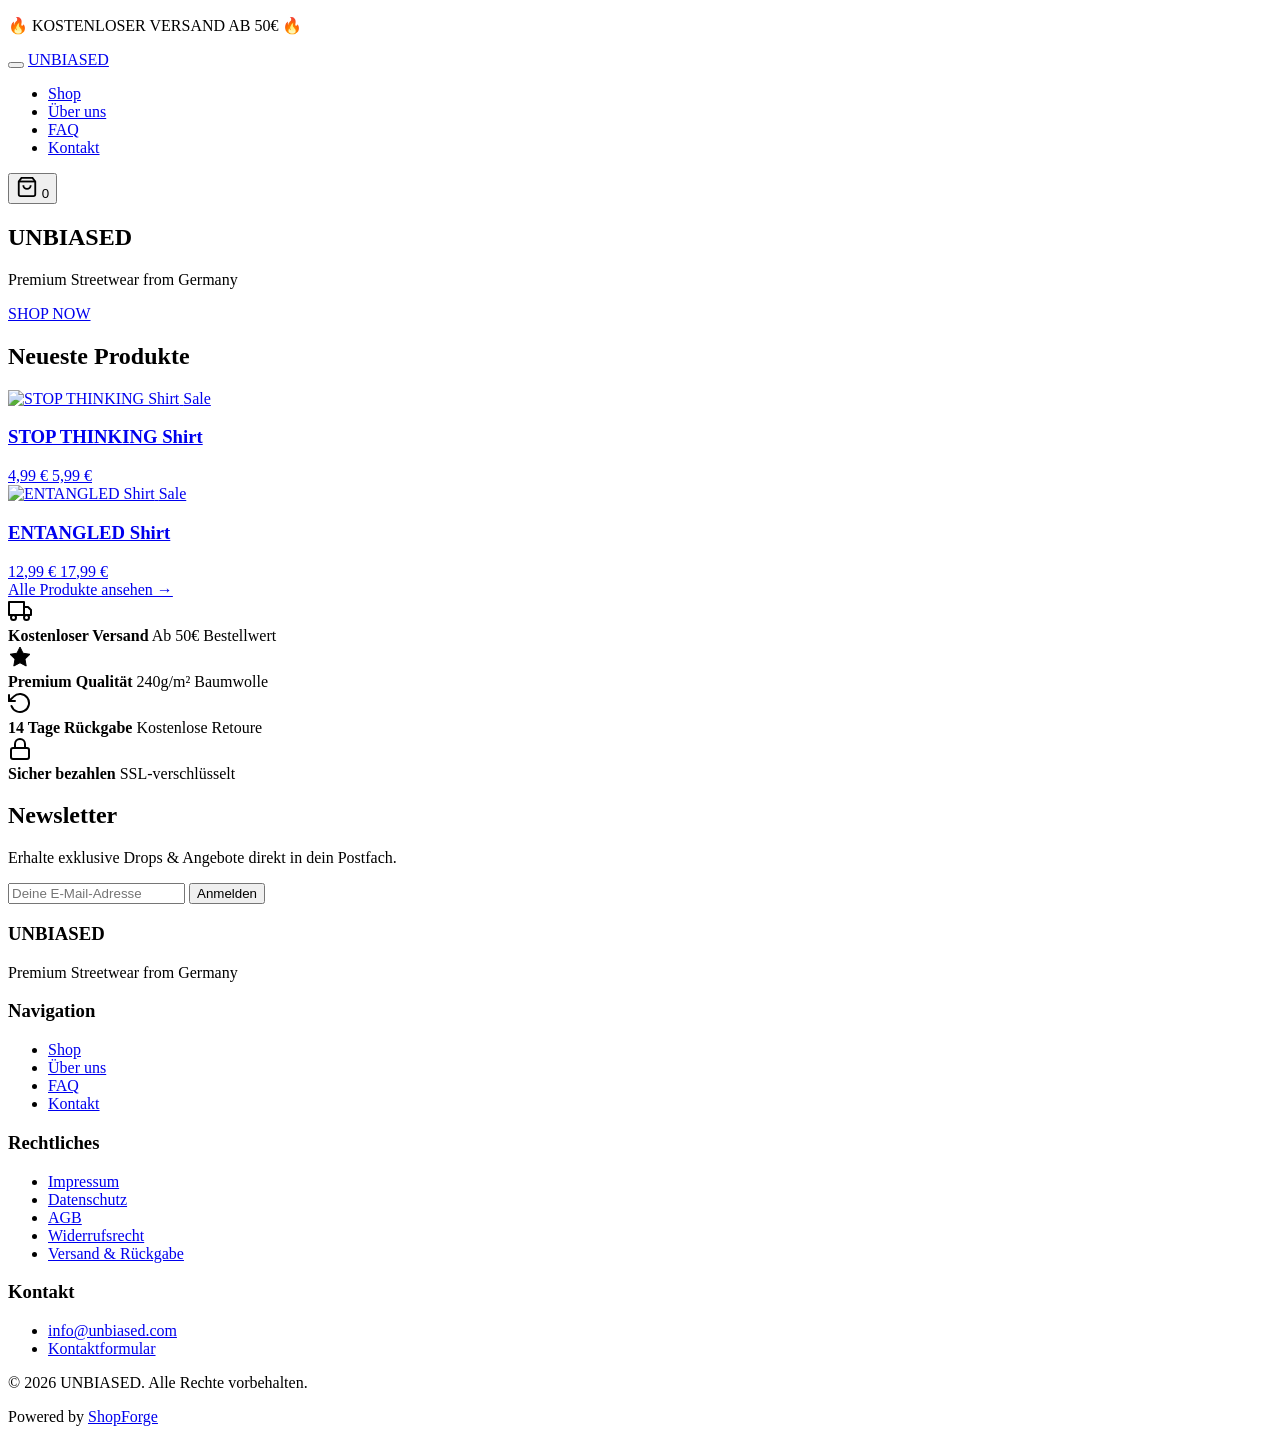
==== commit f44023b7: "🚀 ShopForge Deploy — 2.3.2026, 02:43:05" ====
--- a/index.html
+++ b/index.html
@@ -1,6 +1,7 @@
 <!DOCTYPE html>
 <html lang="de">
-<head>
+<head>
+  <base href="/UNBIASED-REPO1/">
   <meta charset="UTF-8">
   <meta name="viewport" content="width=device-width, initial-scale=1.0">
   <title>UNBIASED</title>
